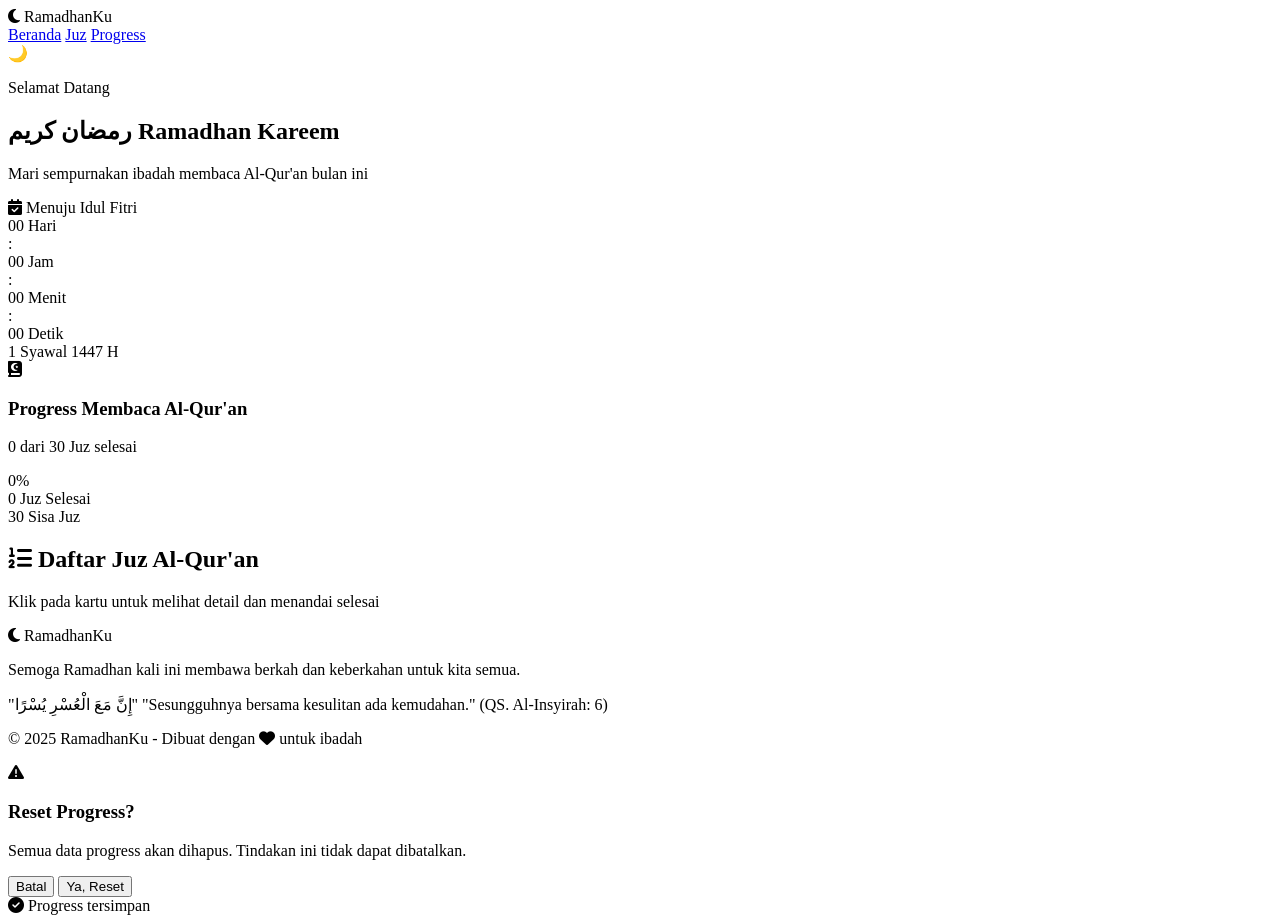
==== index.html @ fa4afbb8 "Add files via upload" ====
<!DOCTYPE html>
<html lang="id">
<head>
    <meta charset="UTF-8">
    <meta name="viewport" content="width=device-width, initial-scale=1.0">
    <title>RamadhanKu - Pribadi</title>
    <link rel="preconnect" href="https://fonts.googleapis.com">
    <link rel="preconnect" href="https://fonts.gstatic.com" crossorigin>
    <link href="https://fonts.googleapis.com/css2?family=Amiri:wght@400;700&family=Inter:wght@300;400;500;600;700&display=swap" rel="stylesheet">
    <link rel="stylesheet" href="https://cdnjs.cloudflare.com/ajax/libs/font-awesome/6.4.0/css/all.min.css">
    <link rel="stylesheet" href="style.css">
</head>
<body>
    <!-- Background Elements -->
    <div class="bg-moon"></div>
    <div class="bg-stars" id="stars"></div>
    
    <!-- Header -->
    <header class="header">
        <div class="container">
            <div class="logo">
                <i class="fas fa-moon"></i>
                <span>RamadhanKu</span>
            </div>
            <nav class="nav">
                <a href="#beranda" class="nav-link active">Beranda</a>
                <a href="#juz" class="nav-link">Juz</a>
                <a href="#progress" class="nav-link">Progress</a>
            </nav>
        </div>
    </header>

    <!-- Hero Section with Countdown -->
    <section class="hero" id="beranda">
        <div class="container">
            <div class="hero-content">
                <div class="greeting">
                    <span class="greeting-icon">🌙</span>
                    <p class="greeting-text" id="greetingText">Selamat Datang</p>
                </div>
                <h1 class="hero-title">
                    <span class="arabic">رمضان كريم</span>
                    <span class="latin">Ramadhan Kareem</span>
                </h1>
                <p class="hero-subtitle">Mari sempurnakan ibadah membaca Al-Qur'an bulan ini</p>
                
                <!-- Countdown Card -->
                <div class="countdown-card">
                    <div class="countdown-header">
                        <i class="fas fa-calendar-check"></i>
                        <span>Menuju Idul Fitri</span>
                    </div>
                    <div class="countdown-timer" id="countdown">
                        <div class="countdown-item">
                            <span class="countdown-number" id="days">00</span>
                            <span class="countdown-label">Hari</span>
                        </div>
                        <div class="countdown-separator">:</div>
                        <div class="countdown-item">
                            <span class="countdown-number" id="hours">00</span>
                            <span class="countdown-label">Jam</span>
                        </div>
                        <div class="countdown-separator">:</div>
                        <div class="countdown-item">
                            <span class="countdown-number" id="minutes">00</span>
                            <span class="countdown-label">Menit</span>
                        </div>
                        <div class="countdown-separator">:</div>
                        <div class="countdown-item">
                            <span class="countdown-number" id="seconds">00</span>
                            <span class="countdown-label">Detik</span>
                        </div>
                    </div>
                    <div class="countdown-date" id="idulFitriDate">1 Syawal 1447 H</div>
                </div>
            </div>
        </div>
    </section>

    <!-- Progress Overview -->
    <section class="progress-section" id="progress">
        <div class="container">
            <div class="progress-card">
                <div class="progress-info">
                    <div class="progress-icon">
                        <i class="fas fa-book-quran"></i>
                    </div>
                    <div class="progress-text">
                        <h3>Progress Membaca Al-Qur'an</h3>
                        <p id="progressText">0 dari 30 Juz selesai</p>
                    </div>
                </div>
                <div class="progress-bar-container">
                    <div class="progress-bar" id="progressBar">
                        <div class="progress-fill" id="progressFill"></div>
                    </div>
                    <span class="progress-percent" id="progressPercent">0%</span>
                </div>
                <div class="progress-stats">
                    <div class="stat-item">
                        <span class="stat-number" id="completedCount">0</span>
                        <span class="stat-label">Juz Selesai</span>
                    </div>
                    <div class="stat-item">
                        <span class="stat-number" id="remainingCount">30</span>
                        <span class="stat-label">Sisa Juz</span>
                    </div>
                </div>
            </div>
        </div>
    </section>

    <!-- Juz Grid Section -->
    <section class="juz-section" id="juz">
        <div class="container">
            <div class="section-header">
                <h2 class="section-title">
                    <i class="fas fa-list-ol"></i>
                    Daftar Juz Al-Qur'an
                </h2>
                <p class="section-subtitle">Klik pada kartu untuk melihat detail dan menandai selesai</p>
            </div>
            
            <div class="juz-grid" id="juzGrid">
                <!-- Juz cards will be generated by JavaScript -->
            </div>
        </div>
    </section>

    <!-- Footer -->
    <footer class="footer">
        <div class="container">
            <div class="footer-content">
                <div class="footer-brand">
                    <i class="fas fa-moon"></i>
                    <span>RamadhanKu</span>
                </div>
                <p class="footer-text">Semoga Ramadhan kali ini membawa berkah dan keberkahan untuk kita semua.</p>
                <div class="footer-quote">
                    <span class="quote-arabic">"إِنَّ مَعَ الْعُسْرِ يُسْرًا"</span>
                    <span class="quote-latin">"Sesungguhnya bersama kesulitan ada kemudahan."</span>
                    <span class="quote-source">(QS. Al-Insyirah: 6)</span>
                </div>
            </div>
            <div class="footer-bottom">
                <p>&copy; 2025 RamadhanKu - Dibuat dengan <i class="fas fa-heart"></i> untuk ibadah</p>
            </div>
        </div>
    </footer>

    <!-- Reset Confirmation Modal -->
    <div class="modal" id="resetModal">
        <div class="modal-content">
            <div class="modal-header">
                <i class="fas fa-exclamation-triangle"></i>
                <h3>Reset Progress?</h3>
            </div>
            <div class="modal-body">
                <p>Semua data progress akan dihapus. Tindakan ini tidak dapat dibatalkan.</p>
            </div>
            <div class="modal-footer">
                <button class="btn btn-secondary" onclick="closeModal()">Batal</button>
                <button class="btn btn-danger" onclick="confirmReset()">Ya, Reset</button>
            </div>
        </div>
    </div>

    <!-- Toast Notification -->
    <div class="toast" id="toast">
        <i class="fas fa-check-circle"></i>
        <span id="toastMessage">Progress tersimpan</span>
    </div>

    <script src="script.js"></script>
</body>
</html>
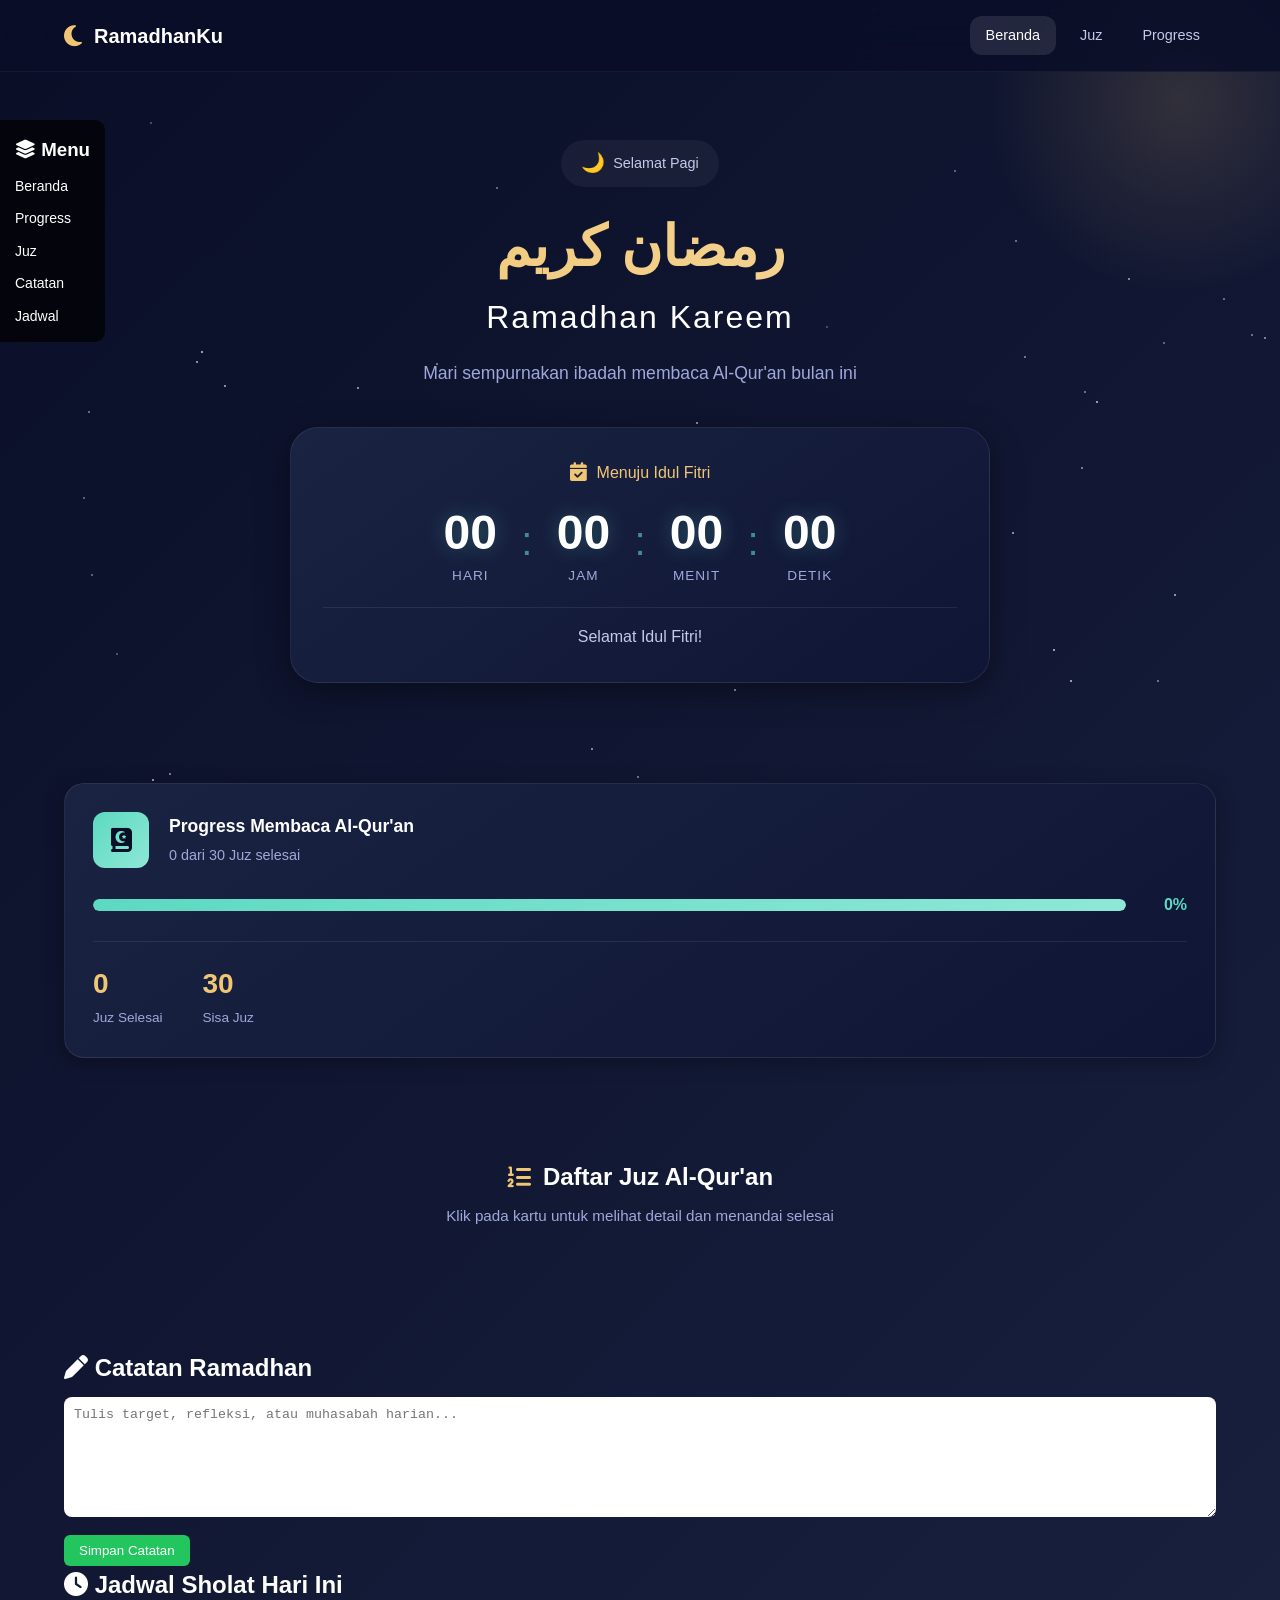
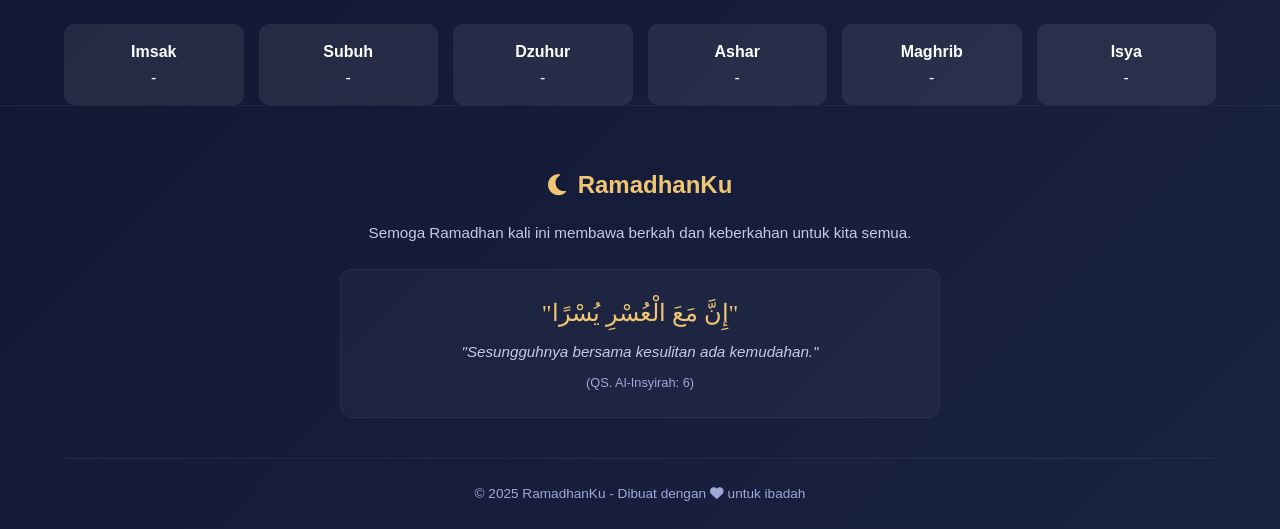
==== commit a94ee736: "Add files via upload" ====
--- a/index.html
+++ b/index.html
@@ -11,6 +11,16 @@
     <link rel="stylesheet" href="style.css">
 </head>
 <body>
+    <!-- Sidebar -->
+<aside class="sidebar">
+    <h3><i class="fas fa-layer-group"></i> Menu</h3>
+    <a href="#beranda">Beranda</a>
+    <a href="#progress">Progress</a>
+    <a href="#juz">Juz</a>
+    <a href="#catatan">Catatan</a>
+    <a href="#jadwal">Jadwal</a>
+</aside>
+
     <!-- Background Elements -->
     <div class="bg-moon"></div>
     <div class="bg-stars" id="stars"></div>
@@ -126,6 +136,29 @@
             </div>
         </div>
     </section>
+    <!-- Catatan Ramadhan -->
+<section class="catatan-section" id="catatan">
+    <div class="container">
+        <h2><i class="fas fa-pen"></i> Catatan Ramadhan</h2>
+        <textarea id="catatanText" placeholder="Tulis target, refleksi, atau muhasabah harian..."></textarea>
+        <button onclick="saveCatatan()">Simpan Catatan</button>
+    </div>
+</section>
+<!-- Jadwal Sholat -->
+<section class="jadwal-section" id="jadwal">
+    <div class="container">
+        <h2><i class="fas fa-clock"></i> Jadwal Sholat Hari Ini</h2>
+        <div class="jadwal-grid">
+            <div class="jadwal-card"><h4>Imsak</h4><span id="imsak">-</span></div>
+            <div class="jadwal-card"><h4>Subuh</h4><span id="subuh">-</span></div>
+            <div class="jadwal-card"><h4>Dzuhur</h4><span id="dzuhur">-</span></div>
+            <div class="jadwal-card"><h4>Ashar</h4><span id="ashar">-</span></div>
+            <div class="jadwal-card"><h4>Maghrib</h4><span id="maghrib">-</span></div>
+            <div class="jadwal-card"><h4>Isya</h4><span id="isya">-</span></div>
+        </div>
+    </div>
+</section>
+
 
     <!-- Footer -->
     <footer class="footer">
--- a/style.css
+++ b/style.css
@@ -0,0 +1,1232 @@
+/* ============================================
+   RAMADHANKU - STYLESHEET
+   Blue Night & White Elegant Theme
+   ============================================ */
+
+/* CSS Variables */
+:root {
+    /* Colors - Blue Night Theme */
+    --night-darkest: #0a0e27;
+    --night-dark: #0f1535;
+    --night-medium: #1a2342;
+    --night-light: #252d5a;
+    --night-lighter: #303a75;
+    
+    /* Accent Colors */
+    --accent-gold: #f0c674;
+    --accent-gold-light: #f5d799;
+    --accent-cyan: #5dd9c1;
+    --accent-cyan-light: #8ee8d6;
+    
+    /* White Scale */
+    --white: #ffffff;
+    --white-soft: #f8f9fc;
+    --white-muted: #e8eaf6;
+    --gray-light: #c5cae9;
+    --gray-medium: #9fa8da;
+    
+    /* Gradients */
+    --gradient-night: linear-gradient(135deg, var(--night-darkest) 0%, var(--night-medium) 100%);
+    --gradient-card: linear-gradient(145deg, var(--night-medium) 0%, var(--night-dark) 100%);
+    --gradient-gold: linear-gradient(135deg, var(--accent-gold) 0%, var(--accent-gold-light) 100%);
+    --gradient-cyan: linear-gradient(135deg, var(--accent-cyan) 0%, var(--accent-cyan-light) 100%);
+    
+    /* Shadows */
+    --shadow-sm: 0 2px 8px rgba(0, 0, 0, 0.2);
+    --shadow-md: 0 4px 20px rgba(0, 0, 0, 0.3);
+    --shadow-lg: 0 8px 32px rgba(0, 0, 0, 0.4);
+    --shadow-glow: 0 0 30px rgba(93, 217, 193, 0.2);
+    
+    /* Border Radius */
+    --radius-sm: 8px;
+    --radius-md: 12px;
+    --radius-lg: 20px;
+    --radius-xl: 28px;
+    
+    /* Transitions */
+    --transition-fast: 0.15s ease;
+    --transition-normal: 0.3s ease;
+    --transition-slow: 0.5s ease;
+    
+    /* Typography */
+    --font-primary: 'Inter', -apple-system, BlinkMacSystemFont, sans-serif;
+    --font-arabic: 'Amiri', 'Traditional Arabic', serif;
+}
+
+/* Reset & Base */
+* {
+    margin: 0;
+    padding: 0;
+    box-sizing: border-box;
+}
+
+html {
+    scroll-behavior: smooth;
+}
+
+body {
+    font-family: var(--font-primary);
+    background: var(--gradient-night);
+    min-height: 100vh;
+    color: var(--white);
+    line-height: 1.6;
+    overflow-x: hidden;
+    position: relative;
+}
+
+/* Background Elements */
+.bg-moon {
+    position: fixed;
+    top: -100px;
+    right: -100px;
+    width: 400px;
+    height: 400px;
+    background: radial-gradient(circle, rgba(240, 198, 116, 0.15) 0%, transparent 70%);
+    border-radius: 50%;
+    pointer-events: none;
+    z-index: 0;
+}
+
+.bg-stars {
+    position: fixed;
+    top: 0;
+    left: 0;
+    width: 100%;
+    height: 100%;
+    pointer-events: none;
+    z-index: 0;
+}
+
+.star {
+    position: absolute;
+    width: 2px;
+    height: 2px;
+    background: var(--white);
+    border-radius: 50%;
+    animation: twinkle 3s infinite ease-in-out;
+}
+
+@keyframes twinkle {
+    0%, 100% { opacity: 0.3; transform: scale(1); }
+    50% { opacity: 1; transform: scale(1.2); }
+}
+
+/* Container */
+.container {
+    max-width: 1200px;
+    margin: 0 auto;
+    padding: 0 24px;
+    position: relative;
+    z-index: 1;
+}
+
+/* ============================================
+   HEADER
+   ============================================ */
+.header {
+    position: fixed;
+    top: 0;
+    left: 0;
+    right: 0;
+    z-index: 100;
+    background: rgba(10, 14, 39, 0.85);
+    backdrop-filter: blur(20px);
+    border-bottom: 1px solid rgba(255, 255, 255, 0.05);
+    padding: 16px 0;
+}
+
+.header .container {
+    display: flex;
+    align-items: center;
+    justify-content: space-between;
+}
+
+.logo {
+    display: flex;
+    align-items: center;
+    gap: 12px;
+    color: var(--white);
+    text-decoration: none;
+    font-weight: 600;
+    font-size: 1.25rem;
+    transition: var(--transition-normal);
+}
+
+.logo i {
+    color: var(--accent-gold);
+    font-size: 1.5rem;
+}
+
+.logo:hover {
+    color: var(--accent-cyan);
+}
+
+.header-title {
+    font-weight: 600;
+    font-size: 1.1rem;
+    color: var(--accent-gold);
+}
+
+.header-actions {
+    display: flex;
+    gap: 12px;
+}
+
+.nav {
+    display: flex;
+    gap: 8px;
+}
+
+.nav-link {
+    padding: 8px 16px;
+    color: var(--gray-light);
+    text-decoration: none;
+    font-size: 0.9rem;
+    font-weight: 500;
+    border-radius: var(--radius-md);
+    transition: var(--transition-normal);
+}
+
+.nav-link:hover,
+.nav-link.active {
+    color: var(--white);
+    background: rgba(255, 255, 255, 0.1);
+}
+
+/* ============================================
+   HERO SECTION
+   ============================================ */
+.hero {
+    padding: 140px 0 60px;
+    text-align: center;
+    position: relative;
+}
+
+.hero-content {
+    max-width: 700px;
+    margin: 0 auto;
+}
+
+.greeting {
+    display: inline-flex;
+    align-items: center;
+    gap: 8px;
+    background: rgba(255, 255, 255, 0.05);
+    padding: 8px 20px;
+    border-radius: 50px;
+    margin-bottom: 24px;
+}
+
+.greeting-icon {
+    font-size: 1.2rem;
+}
+
+.greeting-text {
+    font-size: 0.9rem;
+    color: var(--gray-light);
+}
+
+.hero-title {
+    margin-bottom: 16px;
+}
+
+.hero-title .arabic {
+    display: block;
+    font-family: var(--font-arabic);
+    font-size: 3.5rem;
+    font-weight: 700;
+    background: var(--gradient-gold);
+    -webkit-background-clip: text;
+    -webkit-text-fill-color: transparent;
+    background-clip: text;
+    margin-bottom: 8px;
+    line-height: 1.3;
+}
+
+.hero-title .latin {
+    display: block;
+    font-size: 2rem;
+    font-weight: 300;
+    color: var(--white);
+    letter-spacing: 2px;
+}
+
+.hero-subtitle {
+    font-size: 1.1rem;
+    color: var(--gray-medium);
+    margin-bottom: 40px;
+}
+
+/* Countdown Card */
+.countdown-card {
+    background: var(--gradient-card);
+    border: 1px solid rgba(255, 255, 255, 0.08);
+    border-radius: var(--radius-xl);
+    padding: 32px;
+    box-shadow: var(--shadow-lg);
+    backdrop-filter: blur(10px);
+}
+
+.countdown-header {
+    display: flex;
+    align-items: center;
+    justify-content: center;
+    gap: 10px;
+    margin-bottom: 24px;
+    color: var(--accent-gold);
+    font-weight: 500;
+}
+
+.countdown-header i {
+    font-size: 1.2rem;
+}
+
+.countdown-timer {
+    display: flex;
+    justify-content: center;
+    align-items: center;
+    gap: 16px;
+    margin-bottom: 20px;
+}
+
+.countdown-item {
+    display: flex;
+    flex-direction: column;
+    align-items: center;
+    min-width: 70px;
+}
+
+.countdown-number {
+    font-size: 3rem;
+    font-weight: 700;
+    color: var(--white);
+    line-height: 1;
+    text-shadow: 0 0 20px rgba(93, 217, 193, 0.3);
+}
+
+.countdown-label {
+    font-size: 0.85rem;
+    color: var(--gray-medium);
+    margin-top: 8px;
+    text-transform: uppercase;
+    letter-spacing: 1px;
+}
+
+.countdown-separator {
+    font-size: 2.5rem;
+    font-weight: 300;
+    color: var(--accent-cyan);
+    opacity: 0.6;
+    margin-top: -15px;
+}
+
+.countdown-date {
+    font-size: 1rem;
+    color: var(--gray-light);
+    padding-top: 16px;
+    border-top: 1px solid rgba(255, 255, 255, 0.08);
+}
+
+/* ============================================
+   PROGRESS SECTION
+   ============================================ */
+.progress-section {
+    padding: 40px 0;
+}
+
+.progress-card {
+    background: var(--gradient-card);
+    border: 1px solid rgba(255, 255, 255, 0.08);
+    border-radius: var(--radius-lg);
+    padding: 28px;
+    box-shadow: var(--shadow-md);
+}
+
+.progress-info {
+    display: flex;
+    align-items: center;
+    gap: 20px;
+    margin-bottom: 24px;
+}
+
+.progress-icon {
+    width: 56px;
+    height: 56px;
+    background: var(--gradient-cyan);
+    border-radius: var(--radius-md);
+    display: flex;
+    align-items: center;
+    justify-content: center;
+    font-size: 1.5rem;
+    color: var(--night-darkest);
+    flex-shrink: 0;
+}
+
+.progress-text h3 {
+    font-size: 1.1rem;
+    font-weight: 600;
+    margin-bottom: 4px;
+}
+
+.progress-text p {
+    font-size: 0.9rem;
+    color: var(--gray-medium);
+}
+
+.progress-bar-container {
+    display: flex;
+    align-items: center;
+    gap: 16px;
+    margin-bottom: 24px;
+}
+
+.progress-bar {
+    flex: 1;
+    height: 12px;
+    background: rgba(255, 255, 255, 0.1);
+    border-radius: 20px;
+    overflow: hidden;
+}
+
+.progress-fill {
+    height: 100%;
+    background: var(--gradient-cyan);
+    border-radius: 20px;
+    transition: width var(--transition-slow);
+    box-shadow: 0 0 10px rgba(93, 217, 193, 0.4);
+}
+
+.progress-percent {
+    font-weight: 600;
+    font-size: 1rem;
+    color: var(--accent-cyan);
+    min-width: 45px;
+    text-align: right;
+}
+
+.progress-stats {
+    display: flex;
+    gap: 40px;
+    padding-top: 20px;
+    border-top: 1px solid rgba(255, 255, 255, 0.08);
+}
+
+.stat-item {
+    display: flex;
+    flex-direction: column;
+}
+
+.stat-number {
+    font-size: 1.75rem;
+    font-weight: 700;
+    color: var(--accent-gold);
+}
+
+.stat-label {
+    font-size: 0.85rem;
+    color: var(--gray-medium);
+}
+
+/* ============================================
+   JUZ SECTION
+   ============================================ */
+.juz-section {
+    padding: 60px 0 80px;
+}
+
+.section-header {
+    text-align: center;
+    margin-bottom: 40px;
+}
+
+.section-title {
+    font-size: 1.5rem;
+    font-weight: 600;
+    margin-bottom: 8px;
+    display: flex;
+    align-items: center;
+    justify-content: center;
+    gap: 12px;
+}
+
+.section-title i {
+    color: var(--accent-gold);
+}
+
+.section-subtitle {
+    color: var(--gray-medium);
+    font-size: 0.95rem;
+}
+
+/* Juz Grid */
+.juz-grid {
+    display: grid;
+    grid-template-columns: repeat(auto-fill, minmax(140px, 1fr));
+    gap: 16px;
+}
+
+.juz-card {
+    background: var(--gradient-card);
+    border: 1px solid rgba(255, 255, 255, 0.06);
+    border-radius: var(--radius-md);
+    padding: 24px 16px;
+    text-align: center;
+    cursor: pointer;
+    transition: var(--transition-normal);
+    position: relative;
+    overflow: hidden;
+    text-decoration: none;
+    color: var(--white);
+}
+
+.juz-card::before {
+    content: '';
+    position: absolute;
+    top: 0;
+    left: 0;
+    right: 0;
+    height: 3px;
+    background: var(--gradient-cyan);
+    transform: scaleX(0);
+    transition: var(--transition-normal);
+}
+
+.juz-card:hover {
+    transform: translateY(-4px);
+    box-shadow: var(--shadow-glow);
+    border-color: rgba(93, 217, 193, 0.3);
+}
+
+.juz-card:hover::before {
+    transform: scaleX(1);
+}
+
+.juz-card.completed {
+    background: linear-gradient(145deg, rgba(6, 78, 59, 0.5) 0%, rgba(6, 78, 59, 0.3) 100%);
+    border-color: var(--accent-cyan);
+}
+
+.juz-card.completed::after {
+    content: '\f00c';
+    font-family: 'Font Awesome 6 Free';
+    font-weight: 900;
+    position: absolute;
+    top: 8px;
+    right: 8px;
+    width: 24px;
+    height: 24px;
+    background: var(--accent-cyan);
+    border-radius: 50%;
+    display: flex;
+    align-items: center;
+    justify-content: center;
+    font-size: 0.7rem;
+    color: var(--night-darkest);
+}
+
+.juz-number-display {
+    font-family: var(--font-arabic);
+    font-size: 2.5rem;
+    font-weight: 700;
+    background: var(--gradient-gold);
+    -webkit-background-clip: text;
+    -webkit-text-fill-color: transparent;
+    background-clip: text;
+    margin-bottom: 4px;
+}
+
+.juz-label-display {
+    font-size: 0.8rem;
+    color: var(--gray-medium);
+    text-transform: uppercase;
+    letter-spacing: 1px;
+}
+
+.juz-progress {
+    margin-top: 12px;
+    font-size: 0.75rem;
+    color: var(--accent-cyan);
+}
+
+/* ============================================
+   DETAIL PAGE
+   ============================================ */
+.detail-page .main-content {
+    padding: 100px 0 60px;
+    min-height: calc(100vh - 200px);
+}
+
+.juz-header-card {
+    background: var(--gradient-card);
+    border: 1px solid rgba(255, 255, 255, 0.08);
+    border-radius: var(--radius-lg);
+    padding: 32px;
+    display: flex;
+    justify-content: space-between;
+    align-items: center;
+    margin-bottom: 32px;
+    box-shadow: var(--shadow-md);
+}
+
+.juz-number-badge {
+    display: flex;
+    flex-direction: column;
+    align-items: center;
+}
+
+.juz-number-badge .juz-label {
+    font-size: 0.85rem;
+    color: var(--gray-medium);
+    letter-spacing: 2px;
+}
+
+.juz-number-badge .juz-number {
+    font-family: var(--font-arabic);
+    font-size: 4rem;
+    font-weight: 700;
+    background: var(--gradient-gold);
+    -webkit-background-clip: text;
+    -webkit-text-fill-color: transparent;
+    background-clip: text;
+    line-height: 1.1;
+}
+
+.juz-status {
+    display: flex;
+    align-items: center;
+    gap: 10px;
+    padding: 12px 24px;
+    background: rgba(255, 255, 255, 0.05);
+    border-radius: var(--radius-md);
+    cursor: pointer;
+    transition: var(--transition-normal);
+}
+
+.juz-status:hover {
+    background: rgba(255, 255, 255, 0.1);
+}
+
+.juz-status.completed {
+    background: rgba(93, 217, 193, 0.15);
+    color: var(--accent-cyan);
+}
+
+.juz-status i {
+    font-size: 1.25rem;
+}
+
+.juz-status span {
+    font-weight: 500;
+}
+
+/* Surah Section */
+.surah-section {
+    margin-bottom: 40px;
+}
+
+.surah-section .section-title {
+    justify-content: flex-start;
+    margin-bottom: 20px;
+}
+
+.surah-list {
+    display: flex;
+    flex-direction: column;
+    gap: 12px;
+}
+
+.surah-item {
+    background: var(--gradient-card);
+    border: 1px solid rgba(255, 255, 255, 0.06);
+    border-radius: var(--radius-md);
+    padding: 20px 24px;
+    display: flex;
+    justify-content: space-between;
+    align-items: center;
+    transition: var(--transition-normal);
+}
+
+.surah-item:hover {
+    border-color: rgba(93, 217, 193, 0.2);
+    transform: translateX(4px);
+}
+
+.surah-info {
+    display: flex;
+    align-items: center;
+    gap: 16px;
+}
+
+.surah-number {
+    width: 40px;
+    height: 40px;
+    background: rgba(240, 198, 116, 0.15);
+    border-radius: 50%;
+    display: flex;
+    align-items: center;
+    justify-content: center;
+    font-weight: 600;
+    color: var(--accent-gold);
+    font-size: 0.9rem;
+}
+
+.surah-name-arabic {
+    font-family: var(--font-arabic);
+    font-size: 1.5rem;
+    color: var(--white);
+}
+
+.surah-name-latin {
+    font-size: 0.85rem;
+    color: var(--gray-medium);
+}
+
+.surah-meta {
+    text-align: right;
+}
+
+.surah-ayah {
+    font-size: 0.85rem;
+    color: var(--gray-light);
+}
+
+.surah-type {
+    font-size: 0.75rem;
+    padding: 4px 10px;
+    background: rgba(255, 255, 255, 0.08);
+    border-radius: 20px;
+    color: var(--gray-medium);
+    margin-top: 4px;
+    display: inline-block;
+}
+
+/* Notes Section */
+.notes-section {
+    margin-bottom: 40px;
+}
+
+.notes-section .section-title {
+    justify-content: flex-start;
+    margin-bottom: 20px;
+}
+
+.notes-card {
+    background: var(--gradient-card);
+    border: 1px solid rgba(255, 255, 255, 0.08);
+    border-radius: var(--radius-lg);
+    padding: 24px;
+}
+
+.notes-textarea {
+    width: 100%;
+    min-height: 150px;
+    background: rgba(0, 0, 0, 0.2);
+    border: 1px solid rgba(255, 255, 255, 0.1);
+    border-radius: var(--radius-md);
+    padding: 16px;
+    color: var(--white);
+    font-family: var(--font-primary);
+    font-size: 0.95rem;
+    resize: vertical;
+    transition: var(--transition-normal);
+}
+
+.notes-textarea:focus {
+    outline: none;
+    border-color: var(--accent-cyan);
+    box-shadow: 0 0 0 3px rgba(93, 217, 193, 0.1);
+}
+
+.notes-textarea::placeholder {
+    color: var(--gray-medium);
+}
+
+.notes-actions {
+    margin-top: 16px;
+    display: flex;
+    justify-content: flex-end;
+}
+
+/* Navigation */
+.juz-navigation {
+    display: grid;
+    grid-template-columns: 1fr 1fr;
+    gap: 16px;
+    margin-top: 40px;
+}
+
+.nav-btn {
+    display: flex;
+    align-items: center;
+    gap: 16px;
+    padding: 20px 24px;
+    background: var(--gradient-card);
+    border: 1px solid rgba(255, 255, 255, 0.08);
+    border-radius: var(--radius-md);
+    color: var(--white);
+    text-decoration: none;
+    transition: var(--transition-normal);
+}
+
+.nav-btn:hover {
+    border-color: var(--accent-cyan);
+    transform: translateY(-2px);
+}
+
+.nav-btn.nav-next {
+    justify-content: flex-end;
+    text-align: right;
+}
+
+.nav-btn i {
+    font-size: 1.25rem;
+    color: var(--accent-gold);
+}
+
+.nav-text {
+    display: flex;
+    flex-direction: column;
+}
+
+.nav-label {
+    font-size: 0.8rem;
+    color: var(--gray-medium);
+}
+
+.nav-juz {
+    font-weight: 600;
+    font-size: 1.1rem;
+}
+
+/* ============================================
+   BUTTONS
+   ============================================ */
+.btn {
+    display: inline-flex;
+    align-items: center;
+    justify-content: center;
+    gap: 8px;
+    padding: 12px 24px;
+    border: none;
+    border-radius: var(--radius-md);
+    font-family: var(--font-primary);
+    font-size: 0.95rem;
+    font-weight: 500;
+    cursor: pointer;
+    transition: var(--transition-normal);
+}
+
+.btn-primary {
+    background: var(--gradient-cyan);
+    color: var(--night-darkest);
+}
+
+.btn-primary:hover {
+    transform: translateY(-2px);
+    box-shadow: 0 4px 15px rgba(93, 217, 193, 0.4);
+}
+
+.btn-secondary {
+    background: rgba(255, 255, 255, 0.1);
+    color: var(--white);
+}
+
+.btn-secondary:hover {
+    background: rgba(255, 255, 255, 0.15);
+}
+
+.btn-danger {
+    background: var(--danger);
+    color: var(--white);
+}
+
+.btn-icon {
+    width: 44px;
+    height: 44px;
+    border-radius: 50%;
+    border: none;
+    background: rgba(255, 255, 255, 0.1);
+    color: var(--white);
+    cursor: pointer;
+    display: flex;
+    align-items: center;
+    justify-content: center;
+    font-size: 1.25rem;
+    transition: var(--transition-normal);
+}
+
+.btn-icon:hover {
+    background: var(--accent-cyan);
+    color: var(--night-darkest);
+}
+
+.btn-icon.active {
+    background: var(--accent-cyan);
+    color: var(--night-darkest);
+}
+
+/* ============================================
+   FOOTER
+   ============================================ */
+.footer {
+    padding: 60px 0 24px;
+    border-top: 1px solid rgba(255, 255, 255, 0.05);
+}
+
+.footer-content {
+    text-align: center;
+    max-width: 600px;
+    margin: 0 auto 40px;
+}
+
+.footer-brand {
+    display: flex;
+    align-items: center;
+    justify-content: center;
+    gap: 12px;
+    font-size: 1.5rem;
+    font-weight: 600;
+    color: var(--accent-gold);
+    margin-bottom: 16px;
+}
+
+.footer-text {
+    color: var(--gray-light);
+    font-size: 0.95rem;
+    margin-bottom: 24px;
+}
+
+.footer-quote {
+    display: flex;
+    flex-direction: column;
+    gap: 8px;
+    padding: 24px;
+    background: rgba(255, 255, 255, 0.03);
+    border-radius: var(--radius-md);
+    border: 1px solid rgba(255, 255, 255, 0.05);
+}
+
+.quote-arabic {
+    font-family: var(--font-arabic);
+    font-size: 1.5rem;
+    color: var(--accent-gold);
+}
+
+.quote-latin {
+    font-size: 0.95rem;
+    color: var(--gray-light);
+    font-style: italic;
+}
+
+.quote-source {
+    font-size: 0.8rem;
+    color: var(--gray-medium);
+}
+
+.footer-bottom {
+    text-align: center;
+    padding-top: 24px;
+    border-top: 1px solid rgba(255, 255, 255, 0.05);
+}
+
+.footer-bottom p {
+    font-size: 0.85rem;
+    color: var(--gray-medium);
+}
+
+.footer-bottom i {
+    color: var(--danger);
+}
+
+.footer-source {
+    display: block;
+    margin-top: 8px;
+    font-size: 0.8rem;
+    color: var(--gray-medium);
+}
+
+/* ============================================
+   MODAL
+   ============================================ */
+.modal {
+    position: fixed;
+    inset: 0;
+    background: rgba(0, 0, 0, 0.8);
+    display: flex;
+    align-items: center;
+    justify-content: center;
+    z-index: 1000;
+    opacity: 0;
+    visibility: hidden;
+    transition: var(--transition-normal);
+}
+
+.modal.active {
+    opacity: 1;
+    visibility: visible;
+}
+
+.modal-content {
+    background: var(--gradient-card);
+    border: 1px solid rgba(255, 255, 255, 0.1);
+    border-radius: var(--radius-lg);
+    padding: 32px;
+    max-width: 400px;
+    width: 90%;
+    transform: scale(0.9);
+    transition: var(--transition-normal);
+}
+
+.modal.active .modal-content {
+    transform: scale(1);
+}
+
+.modal-header {
+    text-align: center;
+    margin-bottom: 20px;
+}
+
+.modal-header i {
+    font-size: 3rem;
+    color: var(--warning);
+    margin-bottom: 12px;
+}
+
+.modal-header h3 {
+    font-size: 1.25rem;
+}
+
+.modal-body {
+    text-align: center;
+    color: var(--gray-light);
+    margin-bottom: 24px;
+}
+
+.modal-footer {
+    display: flex;
+    gap: 12px;
+}
+
+.modal-footer .btn {
+    flex: 1;
+}
+
+/* ============================================
+   TOAST
+   ============================================ */
+.toast {
+    position: fixed;
+    bottom: 24px;
+    left: 50%;
+    transform: translateX(-50%) translateY(100px);
+    background: var(--gradient-card);
+    border: 1px solid rgba(93, 217, 193, 0.3);
+    border-radius: var(--radius-md);
+    padding: 16px 24px;
+    display: flex;
+    align-items: center;
+    gap: 12px;
+    box-shadow: var(--shadow-lg);
+    z-index: 1001;
+    opacity: 0;
+    transition: var(--transition-normal);
+}
+
+.toast.active {
+    transform: translateX(-50%) translateY(0);
+    opacity: 1;
+}
+
+.toast i {
+    color: var(--accent-cyan);
+    font-size: 1.25rem;
+}
+
+/* ============================================
+   RESPONSIVE
+   ============================================ */
+@media (max-width: 768px) {
+    .hero-title .arabic {
+        font-size: 2.5rem;
+    }
+    
+    .hero-title .latin {
+        font-size: 1.5rem;
+    }
+    
+    .countdown-number {
+        font-size: 2rem;
+    }
+    
+    .countdown-timer {
+        gap: 8px;
+    }
+    
+    .juz-grid {
+        grid-template-columns: repeat(auto-fill, minmax(100px, 1fr));
+        gap: 12px;
+    }
+    
+    .juz-number-display {
+        font-size: 2rem;
+    }
+    
+    .nav {
+        display: none;
+    }
+    
+    .progress-stats {
+        gap: 24px;
+    }
+    
+    .juz-navigation {
+        grid-template-columns: 1fr;
+    }
+    
+    .nav-btn.nav-next {
+        text-align: left;
+        justify-content: flex-start;
+    }
+    
+    .surah-item {
+        flex-direction: column;
+        align-items: flex-start;
+        gap: 12px;
+    }
+    
+    .surah-meta {
+        text-align: left;
+    }
+}
+
+@media (max-width: 480px) {
+    .container {
+        padding: 0 16px;
+    }
+    
+    .countdown-card {
+        padding: 24px 16px;
+    }
+    
+    .countdown-label {
+        font-size: 0.7rem;
+    }
+    
+    .juz-grid {
+        grid-template-columns: repeat(3, 1fr);
+    }
+    
+    .juz-header-card {
+        flex-direction: column;
+        gap: 20px;
+        text-align: center;
+    }
+}
+
+/* ============================================
+   ANIMATIONS
+   ============================================ */
+@keyframes fadeIn {
+    from {
+        opacity: 0;
+        transform: translateY(20px);
+    }
+    to {
+        opacity: 1;
+        transform: translateY(0);
+    }
+}
+
+.juz-card {
+    animation: fadeIn 0.5s ease backwards;
+}
+
+.juz-card:nth-child(1) { animation-delay: 0.05s; }
+.juz-card:nth-child(2) { animation-delay: 0.1s; }
+.juz-card:nth-child(3) { animation-delay: 0.15s; }
+.juz-card:nth-child(4) { animation-delay: 0.2s; }
+.juz-card:nth-child(5) { animation-delay: 0.25s; }
+.juz-card:nth-child(6) { animation-delay: 0.3s; }
+.juz-card:nth-child(7) { animation-delay: 0.35s; }
+.juz-card:nth-child(8) { animation-delay: 0.4s; }
+.juz-card:nth-child(9) { animation-delay: 0.45s; }
+.juz-card:nth-child(10) { animation-delay: 0.5s; }
+.juz-card:nth-child(11) { animation-delay: 0.55s; }
+.juz-card:nth-child(12) { animation-delay: 0.6s; }
+.juz-card:nth-child(13) { animation-delay: 0.65s; }
+.juz-card:nth-child(14) { animation-delay: 0.7s; }
+.juz-card:nth-child(15) { animation-delay: 0.75s; }
+.juz-card:nth-child(16) { animation-delay: 0.8s; }
+.juz-card:nth-child(17) { animation-delay: 0.85s; }
+.juz-card:nth-child(18) { animation-delay: 0.9s; }
+.juz-card:nth-child(19) { animation-delay: 0.95s; }
+.juz-card:nth-child(20) { animation-delay: 1s; }
+.juz-card:nth-child(21) { animation-delay: 1.05s; }
+.juz-card:nth-child(22) { animation-delay: 1.1s; }
+.juz-card:nth-child(23) { animation-delay: 1.15s; }
+.juz-card:nth-child(24) { animation-delay: 1.2s; }
+.juz-card:nth-child(25) { animation-delay: 1.25s; }
+.juz-card:nth-child(26) { animation-delay: 1.3s; }
+.juz-card:nth-child(27) { animation-delay: 1.35s; }
+.juz-card:nth-child(28) { animation-delay: 1.4s; }
+.juz-card:nth-child(29) { animation-delay: 1.45s; }
+.juz-card:nth-child(30) { animation-delay: 1.5s; }
+
+/* Sidebar */
+.sidebar {
+    position: fixed;
+    left: 0;
+    top: 120px;
+    background: rgba(0,0,0,0.7);
+    padding: 15px;
+    border-radius: 0 10px 10px 0;
+    display: flex;
+    flex-direction: column;
+    gap: 10px;
+    z-index: 999;
+}
+
+.sidebar a {
+    color: white;
+    text-decoration: none;
+    font-size: 14px;
+}
+
+.sidebar a:hover {
+    color: #facc15;
+}
+
+/* Catatan */
+.catatan-section textarea {
+    width: 100%;
+    height: 120px;
+    padding: 10px;
+    border-radius: 8px;
+    border: none;
+    margin-top: 10px;
+}
+
+.catatan-section button {
+    margin-top: 10px;
+    padding: 8px 15px;
+    border-radius: 6px;
+    border: none;
+    background: #22c55e;
+    color: white;
+    cursor: pointer;
+}
+
+/* Jadwal */
+.jadwal-grid {
+    display: grid;
+    grid-template-columns: repeat(auto-fit, minmax(120px,1fr));
+    gap: 15px;
+    margin-top: 20px;
+}
+
+.jadwal-card {
+    background: rgba(255,255,255,0.08);
+    padding: 15px;
+    border-radius: 10px;
+    text-align: center;
+}
